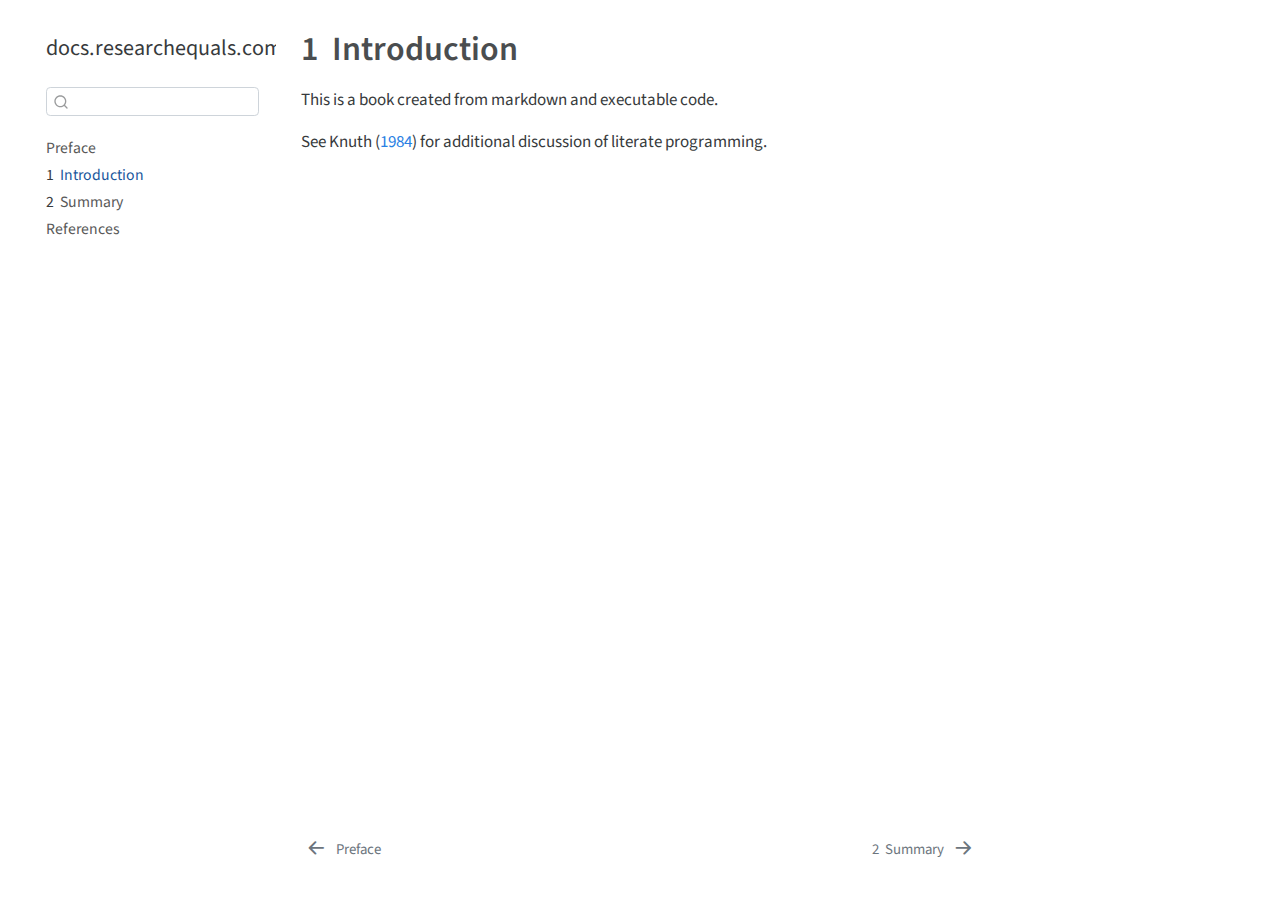
==== intro.html @ 6837ff07 "Built site for gh-pages" ====
<!DOCTYPE html>
<html xmlns="http://www.w3.org/1999/xhtml" lang="en" xml:lang="en"><head>

<meta charset="utf-8">
<meta name="generator" content="quarto-1.3.340">

<meta name="viewport" content="width=device-width, initial-scale=1.0, user-scalable=yes">


<title>docs.researchequals.com - 1&nbsp; Introduction</title>
<style>
code{white-space: pre-wrap;}
span.smallcaps{font-variant: small-caps;}
div.columns{display: flex; gap: min(4vw, 1.5em);}
div.column{flex: auto; overflow-x: auto;}
div.hanging-indent{margin-left: 1.5em; text-indent: -1.5em;}
ul.task-list{list-style: none;}
ul.task-list li input[type="checkbox"] {
  width: 0.8em;
  margin: 0 0.8em 0.2em -1em; /* quarto-specific, see https://github.com/quarto-dev/quarto-cli/issues/4556 */ 
  vertical-align: middle;
}
/* CSS for citations */
div.csl-bib-body { }
div.csl-entry {
  clear: both;
}
.hanging-indent div.csl-entry {
  margin-left:2em;
  text-indent:-2em;
}
div.csl-left-margin {
  min-width:2em;
  float:left;
}
div.csl-right-inline {
  margin-left:2em;
  padding-left:1em;
}
div.csl-indent {
  margin-left: 2em;
}</style>


<script src="site_libs/quarto-nav/quarto-nav.js"></script>
<script src="site_libs/quarto-nav/headroom.min.js"></script>
<script src="site_libs/clipboard/clipboard.min.js"></script>
<script src="site_libs/quarto-search/autocomplete.umd.js"></script>
<script src="site_libs/quarto-search/fuse.min.js"></script>
<script src="site_libs/quarto-search/quarto-search.js"></script>
<meta name="quarto:offset" content="./">
<link href="./summary.html" rel="next">
<link href="./index.html" rel="prev">
<script src="site_libs/quarto-html/quarto.js"></script>
<script src="site_libs/quarto-html/popper.min.js"></script>
<script src="site_libs/quarto-html/tippy.umd.min.js"></script>
<script src="site_libs/quarto-html/anchor.min.js"></script>
<link href="site_libs/quarto-html/tippy.css" rel="stylesheet">
<link href="site_libs/quarto-html/quarto-syntax-highlighting.css" rel="stylesheet" id="quarto-text-highlighting-styles">
<script src="site_libs/bootstrap/bootstrap.min.js"></script>
<link href="site_libs/bootstrap/bootstrap-icons.css" rel="stylesheet">
<link href="site_libs/bootstrap/bootstrap.min.css" rel="stylesheet" id="quarto-bootstrap" data-mode="light">
<script id="quarto-search-options" type="application/json">{
  "location": "sidebar",
  "copy-button": false,
  "collapse-after": 3,
  "panel-placement": "start",
  "type": "textbox",
  "limit": 20,
  "language": {
    "search-no-results-text": "No results",
    "search-matching-documents-text": "matching documents",
    "search-copy-link-title": "Copy link to search",
    "search-hide-matches-text": "Hide additional matches",
    "search-more-match-text": "more match in this document",
    "search-more-matches-text": "more matches in this document",
    "search-clear-button-title": "Clear",
    "search-detached-cancel-button-title": "Cancel",
    "search-submit-button-title": "Submit"
  }
}</script>


</head>

<body class="nav-sidebar floating">

<div id="quarto-search-results"></div>
  <header id="quarto-header" class="headroom fixed-top">
  <nav class="quarto-secondary-nav">
    <div class="container-fluid d-flex">
      <button type="button" class="quarto-btn-toggle btn" data-bs-toggle="collapse" data-bs-target="#quarto-sidebar,#quarto-sidebar-glass" aria-controls="quarto-sidebar" aria-expanded="false" aria-label="Toggle sidebar navigation" onclick="if (window.quartoToggleHeadroom) { window.quartoToggleHeadroom(); }">
        <i class="bi bi-layout-text-sidebar-reverse"></i>
      </button>
      <nav class="quarto-page-breadcrumbs" aria-label="breadcrumb"><ol class="breadcrumb"><li class="breadcrumb-item"><a href="./intro.html"><span class="chapter-number">1</span>&nbsp; <span class="chapter-title">Introduction</span></a></li></ol></nav>
      <a class="flex-grow-1" role="button" data-bs-toggle="collapse" data-bs-target="#quarto-sidebar,#quarto-sidebar-glass" aria-controls="quarto-sidebar" aria-expanded="false" aria-label="Toggle sidebar navigation" onclick="if (window.quartoToggleHeadroom) { window.quartoToggleHeadroom(); }">      
      </a>
      <button type="button" class="btn quarto-search-button" aria-label="Search" onclick="window.quartoOpenSearch();">
        <i class="bi bi-search"></i>
      </button>
    </div>
  </nav>
</header>
<!-- content -->
<div id="quarto-content" class="quarto-container page-columns page-rows-contents page-layout-article">
<!-- sidebar -->
  <nav id="quarto-sidebar" class="sidebar collapse collapse-horizontal sidebar-navigation floating overflow-auto">
    <div class="pt-lg-2 mt-2 text-left sidebar-header">
    <div class="sidebar-title mb-0 py-0">
      <a href="./">docs.researchequals.com</a> 
    </div>
      </div>
        <div class="mt-2 flex-shrink-0 align-items-center">
        <div class="sidebar-search">
        <div id="quarto-search" class="" title="Search"></div>
        </div>
        </div>
    <div class="sidebar-menu-container"> 
    <ul class="list-unstyled mt-1">
        <li class="sidebar-item">
  <div class="sidebar-item-container"> 
  <a href="./index.html" class="sidebar-item-text sidebar-link">
 <span class="menu-text">Preface</span></a>
  </div>
</li>
        <li class="sidebar-item">
  <div class="sidebar-item-container"> 
  <a href="./intro.html" class="sidebar-item-text sidebar-link active">
 <span class="menu-text"><span class="chapter-number">1</span>&nbsp; <span class="chapter-title">Introduction</span></span></a>
  </div>
</li>
        <li class="sidebar-item">
  <div class="sidebar-item-container"> 
  <a href="./summary.html" class="sidebar-item-text sidebar-link">
 <span class="menu-text"><span class="chapter-number">2</span>&nbsp; <span class="chapter-title">Summary</span></span></a>
  </div>
</li>
        <li class="sidebar-item">
  <div class="sidebar-item-container"> 
  <a href="./references.html" class="sidebar-item-text sidebar-link">
 <span class="menu-text">References</span></a>
  </div>
</li>
    </ul>
    </div>
</nav>
<div id="quarto-sidebar-glass" data-bs-toggle="collapse" data-bs-target="#quarto-sidebar,#quarto-sidebar-glass"></div>
<!-- margin-sidebar -->
    <div id="quarto-margin-sidebar" class="sidebar margin-sidebar">
        
    </div>
<!-- main -->
<main class="content" id="quarto-document-content">

<header id="title-block-header" class="quarto-title-block default">
<div class="quarto-title">
<h1 class="title"><span class="chapter-number">1</span>&nbsp; <span class="chapter-title">Introduction</span></h1>
</div>



<div class="quarto-title-meta">

    
  
    
  </div>
  

</header>

<p>This is a book created from markdown and executable code.</p>
<p>See <span class="citation" data-cites="knuth84">Knuth (<a href="references.html#ref-knuth84" role="doc-biblioref">1984</a>)</span> for additional discussion of literate programming.</p>


<div id="refs" class="references csl-bib-body hanging-indent" role="list" style="display: none">
<div id="ref-knuth84" class="csl-entry" role="listitem">
Knuth, Donald E. 1984. <span>“Literate Programming.”</span> <em>Comput. J.</em> 27 (2): 97–111. <a href="https://doi.org/10.1093/comjnl/27.2.97">https://doi.org/10.1093/comjnl/27.2.97</a>.
</div>
</div>

</main> <!-- /main -->
<script id="quarto-html-after-body" type="application/javascript">
window.document.addEventListener("DOMContentLoaded", function (event) {
  const toggleBodyColorMode = (bsSheetEl) => {
    const mode = bsSheetEl.getAttribute("data-mode");
    const bodyEl = window.document.querySelector("body");
    if (mode === "dark") {
      bodyEl.classList.add("quarto-dark");
      bodyEl.classList.remove("quarto-light");
    } else {
      bodyEl.classList.add("quarto-light");
      bodyEl.classList.remove("quarto-dark");
    }
  }
  const toggleBodyColorPrimary = () => {
    const bsSheetEl = window.document.querySelector("link#quarto-bootstrap");
    if (bsSheetEl) {
      toggleBodyColorMode(bsSheetEl);
    }
  }
  toggleBodyColorPrimary();  
  const icon = "";
  const anchorJS = new window.AnchorJS();
  anchorJS.options = {
    placement: 'right',
    icon: icon
  };
  anchorJS.add('.anchored');
  const isCodeAnnotation = (el) => {
    for (const clz of el.classList) {
      if (clz.startsWith('code-annotation-')) {                     
        return true;
      }
    }
    return false;
  }
  const clipboard = new window.ClipboardJS('.code-copy-button', {
    text: function(trigger) {
      const codeEl = trigger.previousElementSibling.cloneNode(true);
      for (const childEl of codeEl.children) {
        if (isCodeAnnotation(childEl)) {
          childEl.remove();
        }
      }
      return codeEl.innerText;
    }
  });
  clipboard.on('success', function(e) {
    // button target
    const button = e.trigger;
    // don't keep focus
    button.blur();
    // flash "checked"
    button.classList.add('code-copy-button-checked');
    var currentTitle = button.getAttribute("title");
    button.setAttribute("title", "Copied!");
    let tooltip;
    if (window.bootstrap) {
      button.setAttribute("data-bs-toggle", "tooltip");
      button.setAttribute("data-bs-placement", "left");
      button.setAttribute("data-bs-title", "Copied!");
      tooltip = new bootstrap.Tooltip(button, 
        { trigger: "manual", 
          customClass: "code-copy-button-tooltip",
          offset: [0, -8]});
      tooltip.show();    
    }
    setTimeout(function() {
      if (tooltip) {
        tooltip.hide();
        button.removeAttribute("data-bs-title");
        button.removeAttribute("data-bs-toggle");
        button.removeAttribute("data-bs-placement");
      }
      button.setAttribute("title", currentTitle);
      button.classList.remove('code-copy-button-checked');
    }, 1000);
    // clear code selection
    e.clearSelection();
  });
  function tippyHover(el, contentFn) {
    const config = {
      allowHTML: true,
      content: contentFn,
      maxWidth: 500,
      delay: 100,
      arrow: false,
      appendTo: function(el) {
          return el.parentElement;
      },
      interactive: true,
      interactiveBorder: 10,
      theme: 'quarto',
      placement: 'bottom-start'
    };
    window.tippy(el, config); 
  }
  const noterefs = window.document.querySelectorAll('a[role="doc-noteref"]');
  for (var i=0; i<noterefs.length; i++) {
    const ref = noterefs[i];
    tippyHover(ref, function() {
      // use id or data attribute instead here
      let href = ref.getAttribute('data-footnote-href') || ref.getAttribute('href');
      try { href = new URL(href).hash; } catch {}
      const id = href.replace(/^#\/?/, "");
      const note = window.document.getElementById(id);
      return note.innerHTML;
    });
  }
      let selectedAnnoteEl;
      const selectorForAnnotation = ( cell, annotation) => {
        let cellAttr = 'data-code-cell="' + cell + '"';
        let lineAttr = 'data-code-annotation="' +  annotation + '"';
        const selector = 'span[' + cellAttr + '][' + lineAttr + ']';
        return selector;
      }
      const selectCodeLines = (annoteEl) => {
        const doc = window.document;
        const targetCell = annoteEl.getAttribute("data-target-cell");
        const targetAnnotation = annoteEl.getAttribute("data-target-annotation");
        const annoteSpan = window.document.querySelector(selectorForAnnotation(targetCell, targetAnnotation));
        const lines = annoteSpan.getAttribute("data-code-lines").split(",");
        const lineIds = lines.map((line) => {
          return targetCell + "-" + line;
        })
        let top = null;
        let height = null;
        let parent = null;
        if (lineIds.length > 0) {
            //compute the position of the single el (top and bottom and make a div)
            const el = window.document.getElementById(lineIds[0]);
            top = el.offsetTop;
            height = el.offsetHeight;
            parent = el.parentElement.parentElement;
          if (lineIds.length > 1) {
            const lastEl = window.document.getElementById(lineIds[lineIds.length - 1]);
            const bottom = lastEl.offsetTop + lastEl.offsetHeight;
            height = bottom - top;
          }
          if (top !== null && height !== null && parent !== null) {
            // cook up a div (if necessary) and position it 
            let div = window.document.getElementById("code-annotation-line-highlight");
            if (div === null) {
              div = window.document.createElement("div");
              div.setAttribute("id", "code-annotation-line-highlight");
              div.style.position = 'absolute';
              parent.appendChild(div);
            }
            div.style.top = top - 2 + "px";
            div.style.height = height + 4 + "px";
            let gutterDiv = window.document.getElementById("code-annotation-line-highlight-gutter");
            if (gutterDiv === null) {
              gutterDiv = window.document.createElement("div");
              gutterDiv.setAttribute("id", "code-annotation-line-highlight-gutter");
              gutterDiv.style.position = 'absolute';
              const codeCell = window.document.getElementById(targetCell);
              const gutter = codeCell.querySelector('.code-annotation-gutter');
              gutter.appendChild(gutterDiv);
            }
            gutterDiv.style.top = top - 2 + "px";
            gutterDiv.style.height = height + 4 + "px";
          }
          selectedAnnoteEl = annoteEl;
        }
      };
      const unselectCodeLines = () => {
        const elementsIds = ["code-annotation-line-highlight", "code-annotation-line-highlight-gutter"];
        elementsIds.forEach((elId) => {
          const div = window.document.getElementById(elId);
          if (div) {
            div.remove();
          }
        });
        selectedAnnoteEl = undefined;
      };
      // Attach click handler to the DT
      const annoteDls = window.document.querySelectorAll('dt[data-target-cell]');
      for (const annoteDlNode of annoteDls) {
        annoteDlNode.addEventListener('click', (event) => {
          const clickedEl = event.target;
          if (clickedEl !== selectedAnnoteEl) {
            unselectCodeLines();
            const activeEl = window.document.querySelector('dt[data-target-cell].code-annotation-active');
            if (activeEl) {
              activeEl.classList.remove('code-annotation-active');
            }
            selectCodeLines(clickedEl);
            clickedEl.classList.add('code-annotation-active');
          } else {
            // Unselect the line
            unselectCodeLines();
            clickedEl.classList.remove('code-annotation-active');
          }
        });
      }
  const findCites = (el) => {
    const parentEl = el.parentElement;
    if (parentEl) {
      const cites = parentEl.dataset.cites;
      if (cites) {
        return {
          el,
          cites: cites.split(' ')
        };
      } else {
        return findCites(el.parentElement)
      }
    } else {
      return undefined;
    }
  };
  var bibliorefs = window.document.querySelectorAll('a[role="doc-biblioref"]');
  for (var i=0; i<bibliorefs.length; i++) {
    const ref = bibliorefs[i];
    const citeInfo = findCites(ref);
    if (citeInfo) {
      tippyHover(citeInfo.el, function() {
        var popup = window.document.createElement('div');
        citeInfo.cites.forEach(function(cite) {
          var citeDiv = window.document.createElement('div');
          citeDiv.classList.add('hanging-indent');
          citeDiv.classList.add('csl-entry');
          var biblioDiv = window.document.getElementById('ref-' + cite);
          if (biblioDiv) {
            citeDiv.innerHTML = biblioDiv.innerHTML;
          }
          popup.appendChild(citeDiv);
        });
        return popup.innerHTML;
      });
    }
  }
});
</script>
<nav class="page-navigation">
  <div class="nav-page nav-page-previous">
      <a href="./index.html" class="pagination-link">
        <i class="bi bi-arrow-left-short"></i> <span class="nav-page-text">Preface</span>
      </a>          
  </div>
  <div class="nav-page nav-page-next">
      <a href="./summary.html" class="pagination-link">
        <span class="nav-page-text"><span class="chapter-number">2</span>&nbsp; <span class="chapter-title">Summary</span></span> <i class="bi bi-arrow-right-short"></i>
      </a>
  </div>
</nav>
</div> <!-- /content -->



</body></html>
---- site_libs/quarto-html/tippy.css ----
.tippy-box[data-animation=fade][data-state=hidden]{opacity:0}[data-tippy-root]{max-width:calc(100vw - 10px)}.tippy-box{position:relative;background-color:#333;color:#fff;border-radius:4px;font-size:14px;line-height:1.4;white-space:normal;outline:0;transition-property:transform,visibility,opacity}.tippy-box[data-placement^=top]>.tippy-arrow{bottom:0}.tippy-box[data-placement^=top]>.tippy-arrow:before{bottom:-7px;left:0;border-width:8px 8px 0;border-top-color:initial;transform-origin:center top}.tippy-box[data-placement^=bottom]>.tippy-arrow{top:0}.tippy-box[data-placement^=bottom]>.tippy-arrow:before{top:-7px;left:0;border-width:0 8px 8px;border-bottom-color:initial;transform-origin:center bottom}.tippy-box[data-placement^=left]>.tippy-arrow{right:0}.tippy-box[data-placement^=left]>.tippy-arrow:before{border-width:8px 0 8px 8px;border-left-color:initial;right:-7px;transform-origin:center left}.tippy-box[data-placement^=right]>.tippy-arrow{left:0}.tippy-box[data-placement^=right]>.tippy-arrow:before{left:-7px;border-width:8px 8px 8px 0;border-right-color:initial;transform-origin:center right}.tippy-box[data-inertia][data-state=visible]{transition-timing-function:cubic-bezier(.54,1.5,.38,1.11)}.tippy-arrow{width:16px;height:16px;color:#333}.tippy-arrow:before{content:"";position:absolute;border-color:transparent;border-style:solid}.tippy-content{position:relative;padding:5px 9px;z-index:1}
---- site_libs/quarto-html/quarto-syntax-highlighting.css ----
/* quarto syntax highlight colors */
:root {
  --quarto-hl-ot-color: #003B4F;
  --quarto-hl-at-color: #657422;
  --quarto-hl-ss-color: #20794D;
  --quarto-hl-an-color: #5E5E5E;
  --quarto-hl-fu-color: #4758AB;
  --quarto-hl-st-color: #20794D;
  --quarto-hl-cf-color: #003B4F;
  --quarto-hl-op-color: #5E5E5E;
  --quarto-hl-er-color: #AD0000;
  --quarto-hl-bn-color: #AD0000;
  --quarto-hl-al-color: #AD0000;
  --quarto-hl-va-color: #111111;
  --quarto-hl-bu-color: inherit;
  --quarto-hl-ex-color: inherit;
  --quarto-hl-pp-color: #AD0000;
  --quarto-hl-in-color: #5E5E5E;
  --quarto-hl-vs-color: #20794D;
  --quarto-hl-wa-color: #5E5E5E;
  --quarto-hl-do-color: #5E5E5E;
  --quarto-hl-im-color: #00769E;
  --quarto-hl-ch-color: #20794D;
  --quarto-hl-dt-color: #AD0000;
  --quarto-hl-fl-color: #AD0000;
  --quarto-hl-co-color: #5E5E5E;
  --quarto-hl-cv-color: #5E5E5E;
  --quarto-hl-cn-color: #8f5902;
  --quarto-hl-sc-color: #5E5E5E;
  --quarto-hl-dv-color: #AD0000;
  --quarto-hl-kw-color: #003B4F;
}

/* other quarto variables */
:root {
  --quarto-font-monospace: SFMono-Regular, Menlo, Monaco, Consolas, "Liberation Mono", "Courier New", monospace;
}

pre > code.sourceCode > span {
  color: #003B4F;
}

code span {
  color: #003B4F;
}

code.sourceCode > span {
  color: #003B4F;
}

div.sourceCode,
div.sourceCode pre.sourceCode {
  color: #003B4F;
}

code span.ot {
  color: #003B4F;
  font-style: inherit;
}

code span.at {
  color: #657422;
  font-style: inherit;
}

code span.ss {
  color: #20794D;
  font-style: inherit;
}

code span.an {
  color: #5E5E5E;
  font-style: inherit;
}

code span.fu {
  color: #4758AB;
  font-style: inherit;
}

code span.st {
  color: #20794D;
  font-style: inherit;
}

code span.cf {
  color: #003B4F;
  font-style: inherit;
}

code span.op {
  color: #5E5E5E;
  font-style: inherit;
}

code span.er {
  color: #AD0000;
  font-style: inherit;
}

code span.bn {
  color: #AD0000;
  font-style: inherit;
}

code span.al {
  color: #AD0000;
  font-style: inherit;
}

code span.va {
  color: #111111;
  font-style: inherit;
}

code span.bu {
  font-style: inherit;
}

code span.ex {
  font-style: inherit;
}

code span.pp {
  color: #AD0000;
  font-style: inherit;
}

code span.in {
  color: #5E5E5E;
  font-style: inherit;
}

code span.vs {
  color: #20794D;
  font-style: inherit;
}

code span.wa {
  color: #5E5E5E;
  font-style: italic;
}

code span.do {
  color: #5E5E5E;
  font-style: italic;
}

code span.im {
  color: #00769E;
  font-style: inherit;
}

code span.ch {
  color: #20794D;
  font-style: inherit;
}

code span.dt {
  color: #AD0000;
  font-style: inherit;
}

code span.fl {
  color: #AD0000;
  font-style: inherit;
}

code span.co {
  color: #5E5E5E;
  font-style: inherit;
}

code span.cv {
  color: #5E5E5E;
  font-style: italic;
}

code span.cn {
  color: #8f5902;
  font-style: inherit;
}

code span.sc {
  color: #5E5E5E;
  font-style: inherit;
}

code span.dv {
  color: #AD0000;
  font-style: inherit;
}

code span.kw {
  color: #003B4F;
  font-style: inherit;
}

.prevent-inlining {
  content: "</";
}

/*# sourceMappingURL=debc5d5d77c3f9108843748ff7464032.css.map */
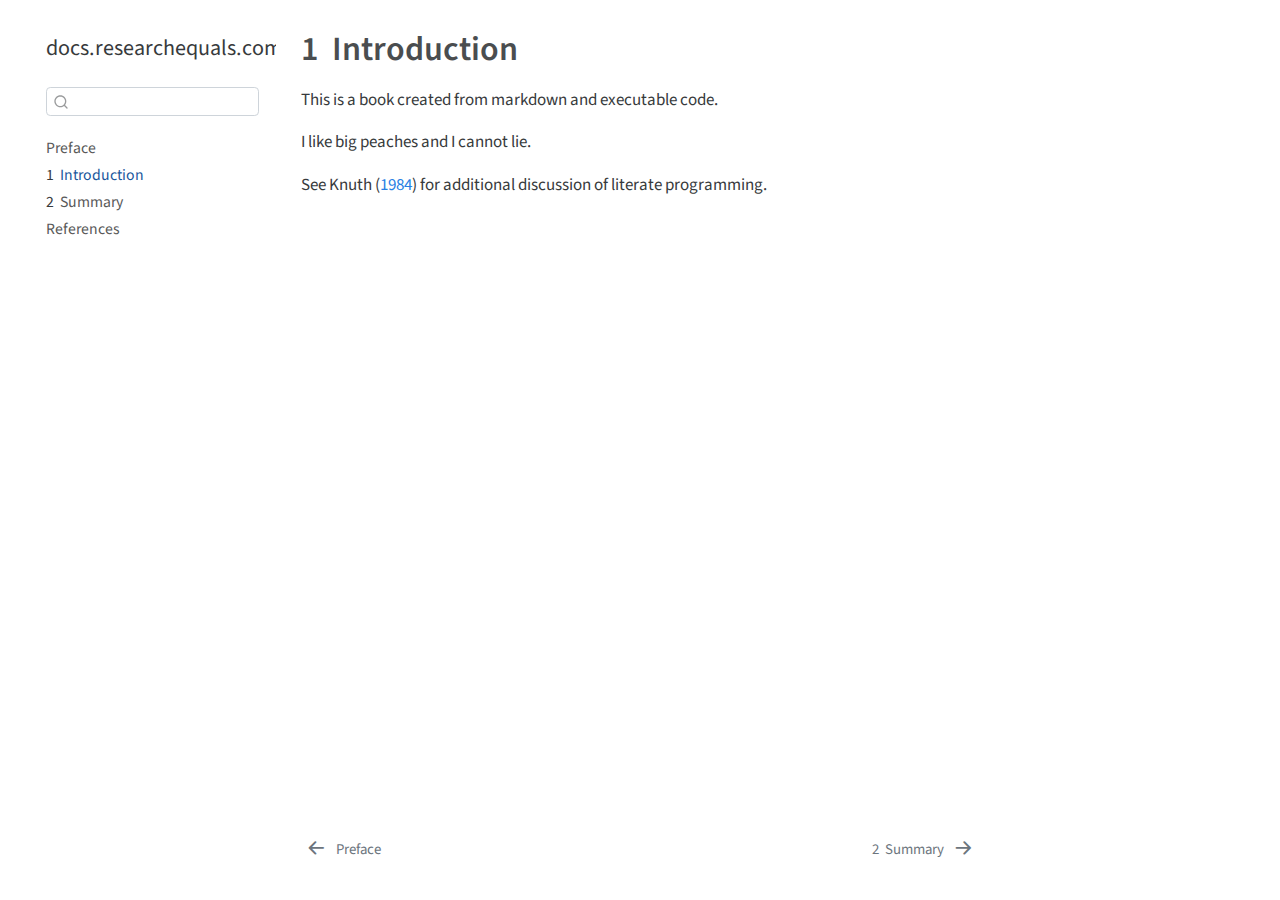
==== commit d9029d9f: "Built site for gh-pages" ====
--- a/intro.html
+++ b/intro.html
@@ -2,7 +2,7 @@
 <html xmlns="http://www.w3.org/1999/xhtml" lang="en" xml:lang="en"><head>
 
 <meta charset="utf-8">
-<meta name="generator" content="quarto-1.3.340">
+<meta name="generator" content="quarto-1.3.450">
 
 <meta name="viewport" content="width=device-width, initial-scale=1.0, user-scalable=yes">
 
@@ -76,7 +76,8 @@
     "search-more-matches-text": "more matches in this document",
     "search-clear-button-title": "Clear",
     "search-detached-cancel-button-title": "Cancel",
-    "search-submit-button-title": "Submit"
+    "search-submit-button-title": "Submit",
+    "search-label": "Search"
   }
 }</script>
 
@@ -95,7 +96,7 @@
       <nav class="quarto-page-breadcrumbs" aria-label="breadcrumb"><ol class="breadcrumb"><li class="breadcrumb-item"><a href="./intro.html"><span class="chapter-number">1</span>&nbsp; <span class="chapter-title">Introduction</span></a></li></ol></nav>
       <a class="flex-grow-1" role="button" data-bs-toggle="collapse" data-bs-target="#quarto-sidebar,#quarto-sidebar-glass" aria-controls="quarto-sidebar" aria-expanded="false" aria-label="Toggle sidebar navigation" onclick="if (window.quartoToggleHeadroom) { window.quartoToggleHeadroom(); }">      
       </a>
-      <button type="button" class="btn quarto-search-button" aria-label="Search" onclick="window.quartoOpenSearch();">
+      <button type="button" class="btn quarto-search-button" aria-label="" onclick="window.quartoOpenSearch();">
         <i class="bi bi-search"></i>
       </button>
     </div>
@@ -170,6 +171,7 @@
 </header>
 
 <p>This is a book created from markdown and executable code.</p>
+<p>I like big peaches and I cannot lie.</p>
 <p>See <span class="citation" data-cites="knuth84">Knuth (<a href="references.html#ref-knuth84" role="doc-biblioref">1984</a>)</span> for additional discussion of literate programming.</p>
 
 
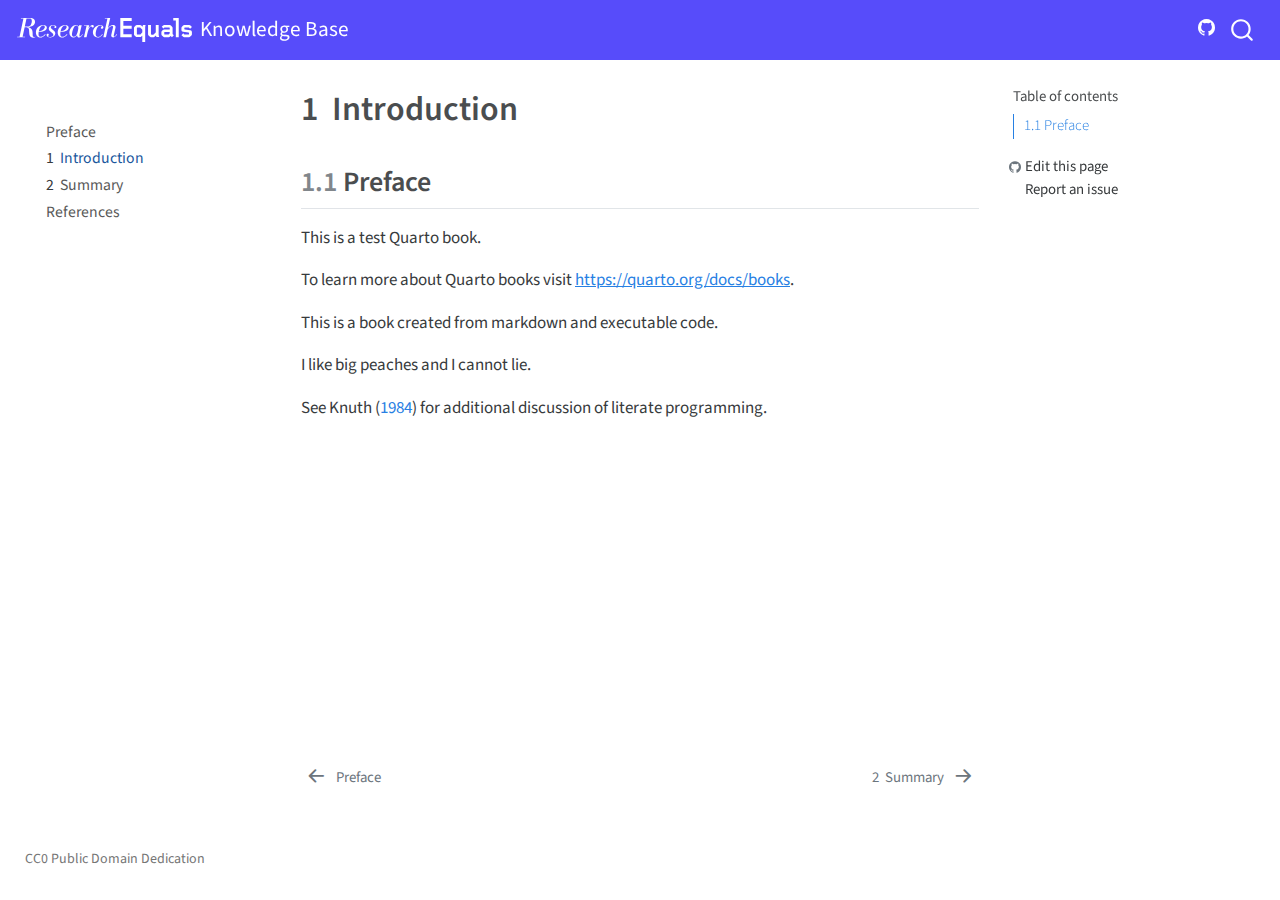
==== commit 407a0e2e: "Built site for gh-pages" ====
--- a/intro.html
+++ b/intro.html
@@ -7,7 +7,7 @@
 <meta name="viewport" content="width=device-width, initial-scale=1.0, user-scalable=yes">
 
 
-<title>docs.researchequals.com - 1&nbsp; Introduction</title>
+<title>Knowledge Base - 1&nbsp; Introduction</title>
 <style>
 code{white-space: pre-wrap;}
 span.smallcaps{font-variant: small-caps;}
@@ -61,11 +61,11 @@
 <link href="site_libs/bootstrap/bootstrap-icons.css" rel="stylesheet">
 <link href="site_libs/bootstrap/bootstrap.min.css" rel="stylesheet" id="quarto-bootstrap" data-mode="light">
 <script id="quarto-search-options" type="application/json">{
-  "location": "sidebar",
+  "location": "navbar",
   "copy-button": false,
   "collapse-after": 3,
-  "panel-placement": "start",
-  "type": "textbox",
+  "panel-placement": "end",
+  "type": "overlay",
   "limit": 20,
   "language": {
     "search-no-results-text": "No results",
@@ -84,10 +84,26 @@
 
 </head>
 
-<body class="nav-sidebar floating">
+<body class="nav-sidebar floating nav-fixed">
 
 <div id="quarto-search-results"></div>
   <header id="quarto-header" class="headroom fixed-top">
+    <nav class="navbar navbar-expand-lg navbar-dark ">
+      <div class="navbar-container container-fluid">
+      <div class="navbar-brand-container">
+    <a href="./index.html" class="navbar-brand navbar-brand-logo">
+    <img src="./symbol3.svg" alt="" class="navbar-logo">
+    </a>
+    <a class="navbar-brand" href="./index.html">
+    <span class="navbar-title">Knowledge Base</span>
+    </a>
+  </div>
+        <div class="quarto-navbar-tools ms-auto">
+    <a href="https://github.com/libscie/docs.researchequals.com" rel="" title="Source Code" class="quarto-navigation-tool px-1" aria-label="Source Code"><i class="bi bi-github"></i></a>
+</div>
+          <div id="quarto-search" class="" title="Search"></div>
+      </div> <!-- /container-fluid -->
+    </nav>
   <nav class="quarto-secondary-nav">
     <div class="container-fluid d-flex">
       <button type="button" class="quarto-btn-toggle btn" data-bs-toggle="collapse" data-bs-target="#quarto-sidebar,#quarto-sidebar-glass" aria-controls="quarto-sidebar" aria-expanded="false" aria-label="Toggle sidebar navigation" onclick="if (window.quartoToggleHeadroom) { window.quartoToggleHeadroom(); }">
@@ -103,14 +119,9 @@
   </nav>
 </header>
 <!-- content -->
-<div id="quarto-content" class="quarto-container page-columns page-rows-contents page-layout-article">
+<div id="quarto-content" class="quarto-container page-columns page-rows-contents page-layout-article page-navbar">
 <!-- sidebar -->
   <nav id="quarto-sidebar" class="sidebar collapse collapse-horizontal sidebar-navigation floating overflow-auto">
-    <div class="pt-lg-2 mt-2 text-left sidebar-header">
-    <div class="sidebar-title mb-0 py-0">
-      <a href="./">docs.researchequals.com</a> 
-    </div>
-      </div>
         <div class="mt-2 flex-shrink-0 align-items-center">
         <div class="sidebar-search">
         <div id="quarto-search" class="" title="Search"></div>
@@ -148,7 +159,13 @@
 <div id="quarto-sidebar-glass" data-bs-toggle="collapse" data-bs-target="#quarto-sidebar,#quarto-sidebar-glass"></div>
 <!-- margin-sidebar -->
     <div id="quarto-margin-sidebar" class="sidebar margin-sidebar">
-        
+        <nav id="TOC" role="doc-toc" class="toc-active">
+    <h2 id="toc-title">Table of contents</h2>
+   
+  <ul>
+  <li><a href="#preface" id="toc-preface" class="nav-link active" data-scroll-target="#preface"><span class="header-section-number">1.1</span> Preface</a></li>
+  </ul>
+<div class="toc-actions"><div><i class="bi bi-github"></i></div><div class="action-links"><p><a href="https://github.com/libscie/docs.researchequals.com/edit/main/intro.qmd" class="toc-action">Edit this page</a></p><p><a href="https://github.com/libscie/docs.researchequals.com/issues/new" class="toc-action">Report an issue</a></p></div></div></nav>
     </div>
 <!-- main -->
 <main class="content" id="quarto-document-content">
@@ -170,6 +187,10 @@
 
 </header>
 
+<section id="preface" class="level2" data-number="1.1">
+<h2 data-number="1.1" class="anchored" data-anchor-id="preface"><span class="header-section-number">1.1</span> Preface</h2>
+<p>This is a test Quarto book.</p>
+<p>To learn more about Quarto books visit <a href="https://quarto.org/docs/books" class="uri">https://quarto.org/docs/books</a>.</p>
 <p>This is a book created from markdown and executable code.</p>
 <p>I like big peaches and I cannot lie.</p>
 <p>See <span class="citation" data-cites="knuth84">Knuth (<a href="references.html#ref-knuth84" role="doc-biblioref">1984</a>)</span> for additional discussion of literate programming.</p>
@@ -180,6 +201,7 @@
 Knuth, Donald E. 1984. <span>“Literate Programming.”</span> <em>Comput. J.</em> 27 (2): 97–111. <a href="https://doi.org/10.1093/comjnl/27.2.97">https://doi.org/10.1093/comjnl/27.2.97</a>.
 </div>
 </div>
+</section>
 
 </main> <!-- /main -->
 <script id="quarto-html-after-body" type="application/javascript">
@@ -428,6 +450,23 @@
   </div>
 </nav>
 </div> <!-- /content -->
+<footer class="footer">
+  <div class="nav-footer">
+    <div class="nav-footer-left">
+      <ul class="footer-items list-unstyled">
+    <li class="nav-item">
+    <a class="nav-link" href="https://creativecommons.org/publicdomain/zero/1.0/legalcode">CC0 Public Domain Dedication</a>
+  </li>  
+</ul>
+    </div>   
+    <div class="nav-footer-center">
+      &nbsp;
+    </div>
+    <div class="nav-footer-right">
+      &nbsp;
+    </div>
+  </div>
+</footer>
 
 
 
